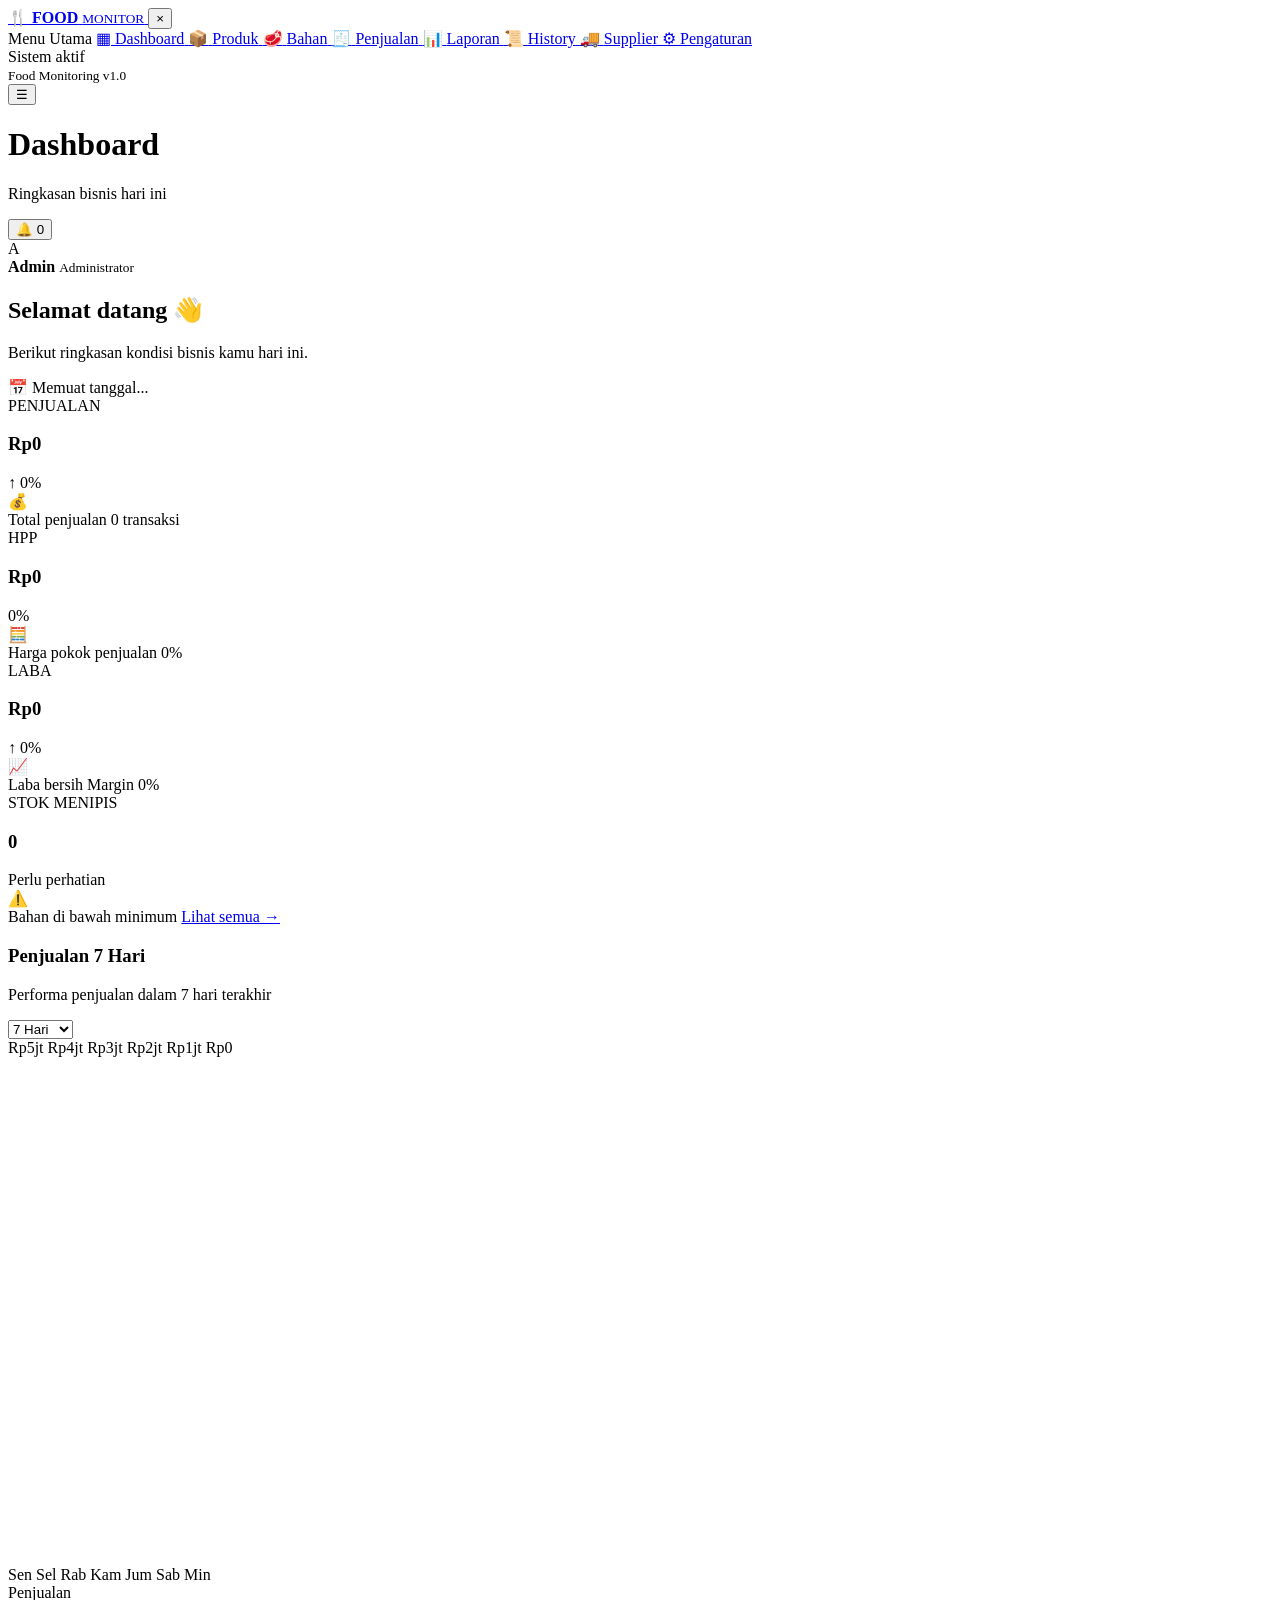
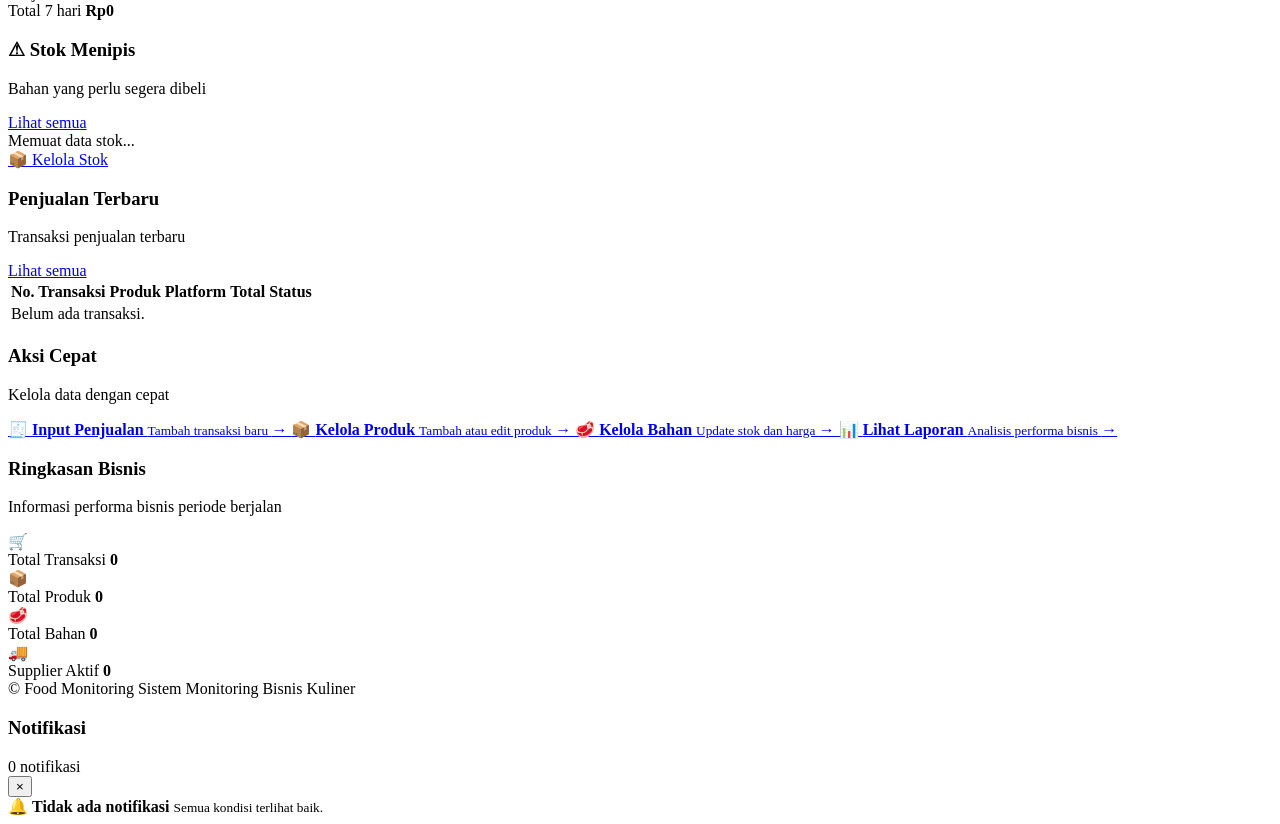
==== index.html @ bb022b9c "Create index.html" ====
<!DOCTYPE html>
<html lang="id">
<head>
    <meta charset="UTF-8">
    <meta name="viewport" content="width=device-width, initial-scale=1.0">

    <title>Food Monitoring - Dashboard</title>

    <meta
        name="description"
        content="Dashboard Food Monitoring untuk memantau penjualan, HPP, laba, stok, produk, bahan, dan laporan."
    >

    <link rel="stylesheet" href="css/style.css">
</head>

<body>

    <!-- =========================
         APP CONTAINER
    ========================== -->
    <div class="app">

        <!-- =========================
             SIDEBAR
        ========================== -->
        <aside class="sidebar" id="sidebar">

            <div class="sidebar-header">

                <a href="index.html" class="brand">
                    <span class="brand-icon">🍴</span>

                    <span class="brand-text">
                        <strong>FOOD</strong>
                        <small>MONITOR</small>
                    </span>
                </a>

                <button
                    type="button"
                    class="sidebar-close"
                    id="sidebarClose"
                    aria-label="Tutup menu"
                >
                    ×
                </button>

            </div>


            <!-- NAVIGATION -->
            <nav class="sidebar-nav">

                <div class="nav-section">
                    <span class="nav-section-title">Menu Utama</span>

                    <a href="index.html" class="nav-item active">
                        <span class="nav-icon">▦</span>
                        <span class="nav-text">Dashboard</span>
                    </a>

                    <a href="products.html" class="nav-item">
                        <span class="nav-icon">📦</span>
                        <span class="nav-text">Produk</span>
                    </a>

                    <a href="ingredients.html" class="nav-item">
                        <span class="nav-icon">🥩</span>
                        <span class="nav-text">Bahan</span>
                    </a>

                    <a href="sales.html" class="nav-item">
                        <span class="nav-icon">🧾</span>
                        <span class="nav-text">Penjualan</span>
                    </a>

                    <a href="reports.html" class="nav-item">
                        <span class="nav-icon">📊</span>
                        <span class="nav-text">Laporan</span>
                    </a>

                    <a href="#" class="nav-item" id="historyMenu">
                        <span class="nav-icon">📜</span>
                        <span class="nav-text">History</span>
                    </a>

                    <a href="#" class="nav-item" id="supplierMenu">
                        <span class="nav-icon">🚚</span>
                        <span class="nav-text">Supplier</span>
                    </a>

                    <a href="#" class="nav-item" id="settingsMenu">
                        <span class="nav-icon">⚙</span>
                        <span class="nav-text">Pengaturan</span>
                    </a>
                </div>

            </nav>


            <!-- SIDEBAR FOOTER -->
            <div class="sidebar-footer">

                <div class="system-status">
                    <span class="status-dot"></span>
                    <span>Sistem aktif</span>
                </div>

                <small>
                    Food Monitoring v1.0
                </small>

            </div>

        </aside>


        <!-- =========================
             SIDEBAR OVERLAY MOBILE
        ========================== -->
        <div
            class="sidebar-overlay"
            id="sidebarOverlay"
        ></div>


        <!-- =========================
             MAIN AREA
        ========================== -->
        <main class="main">

            <!-- =========================
                 TOPBAR
            ========================== -->
            <header class="topbar">

                <div class="topbar-left">

                    <button
                        type="button"
                        class="menu-toggle"
                        id="menuToggle"
                        aria-label="Buka menu"
                    >
                        ☰
                    </button>

                    <div class="page-title">

                        <h1>Dashboard</h1>

                        <p>
                            Ringkasan bisnis hari ini
                        </p>

                    </div>

                </div>


                <div class="topbar-right">

                    <!-- Notification -->
                    <button
                        type="button"
                        class="icon-button notification-button"
                        id="notificationButton"
                        aria-label="Notifikasi"
                    >
                        🔔
                        <span
                            class="notification-badge"
                            id="notificationBadge"
                        >
                            0
                        </span>
                    </button>


                    <!-- Admin -->
                    <div class="admin-profile">

                        <div class="admin-avatar">
                            A
                        </div>

                        <div class="admin-info">
                            <strong>Admin</strong>
                            <small>Administrator</small>
                        </div>

                    </div>

                </div>

            </header>


            <!-- =========================
                 PAGE CONTENT
            ========================== -->
            <div class="content">


                <!-- =========================
                     WELCOME
                ========================== -->
                <section class="welcome-section">

                    <div>
                        <h2>
                            Selamat datang 👋
                        </h2>

                        <p>
                            Berikut ringkasan kondisi bisnis kamu hari ini.
                        </p>
                    </div>

                    <div class="date-display">
                        <span>📅</span>
                        <span id="currentDate">
                            Memuat tanggal...
                        </span>
                    </div>

                </section>


                <!-- =========================
                     SUMMARY CARDS
                ========================== -->
                <section class="summary-grid">


                    <!-- PENJUALAN -->
                    <div class="summary-card sales-card">

                        <div class="summary-card-top">

                            <div>
                                <span class="summary-label">
                                    PENJUALAN
                                </span>

                                <h3 id="totalSales">
                                    Rp0
                                </h3>

                                <span
                                    class="summary-change positive"
                                    id="salesChange"
                                >
                                    ↑ 0%
                                </span>
                            </div>

                            <div class="summary-icon blue">
                                💰
                            </div>

                        </div>

                        <div class="summary-card-bottom">
                            <span>
                                Total penjualan
                            </span>

                            <span id="salesTransaction">
                                0 transaksi
                            </span>
                        </div>

                    </div>


                    <!-- HPP -->
                    <div class="summary-card hpp-card">

                        <div class="summary-card-top">

                            <div>
                                <span class="summary-label">
                                    HPP
                                </span>

                                <h3 id="totalHpp">
                                    Rp0
                                </h3>

                                <span
                                    class="summary-change neutral"
                                    id="hppChange"
                                >
                                    0%
                                </span>
                            </div>

                            <div class="summary-icon orange">
                                🧮
                            </div>

                        </div>

                        <div class="summary-card-bottom">

                            <span>
                                Harga pokok penjualan
                            </span>

                            <span id="hppPercentage">
                                0%
                            </span>

                        </div>

                    </div>


                    <!-- LABA -->
                    <div class="summary-card profit-card">

                        <div class="summary-card-top">

                            <div>
                                <span class="summary-label">
                                    LABA
                                </span>

                                <h3 id="totalProfit">
                                    Rp0
                                </h3>

                                <span
                                    class="summary-change positive"
                                    id="profitChange"
                                >
                                    ↑ 0%
                                </span>
                            </div>

                            <div class="summary-icon dark">
                                📈
                            </div>

                        </div>

                        <div class="summary-card-bottom">

                            <span>
                                Laba bersih
                            </span>

                            <span id="profitMargin">
                                Margin 0%
                            </span>

                        </div>

                    </div>


                    <!-- STOK -->
                    <div class="summary-card stock-card">

                        <div class="summary-card-top">

                            <div>
                                <span class="summary-label">
                                    STOK MENIPIS
                                </span>

                                <h3 id="lowStockCount">
                                    0
                                </h3>

                                <span
                                    class="summary-change warning"
                                >
                                    Perlu perhatian
                                </span>
                            </div>

                            <div class="summary-icon red">
                                ⚠️
                            </div>

                        </div>

                        <div class="summary-card-bottom">

                            <span>
                                Bahan di bawah minimum
                            </span>

                            <a
                                href="ingredients.html"
                                class="card-link"
                            >
                                Lihat semua →
                            </a>

                        </div>

                    </div>

                </section>


                <!-- =========================
                     MAIN DASHBOARD GRID
                ========================== -->
                <section class="dashboard-grid">


                    <!-- =========================
                         SALES CHART
                    ========================== -->
                    <div class="dashboard-card chart-card">

                        <div class="card-header">

                            <div>
                                <h3>
                                    Penjualan 7 Hari
                                </h3>

                                <p>
                                    Performa penjualan dalam 7 hari terakhir
                                </p>
                            </div>

                            <div class="chart-actions">

                                <select
                                    id="chartPeriod"
                                    class="select-control"
                                >
                                    <option value="7">
                                        7 Hari
                                    </option>

                                    <option value="14">
                                        14 Hari
                                    </option>

                                    <option value="30">
                                        30 Hari
                                    </option>
                                </select>

                            </div>

                        </div>


                        <!-- Chart -->
                        <div class="chart-container">

                            <div
                                class="chart-y-axis"
                                id="chartYAxis"
                            >
                                <span>Rp5jt</span>
                                <span>Rp4jt</span>
                                <span>Rp3jt</span>
                                <span>Rp2jt</span>
                                <span>Rp1jt</span>
                                <span>Rp0</span>
                            </div>

                            <div class="chart-area">

                                <div class="chart-grid-lines">
                                    <span></span>
                                    <span></span>
                                    <span></span>
                                    <span></span>
                                    <span></span>
                                    <span></span>
                                </div>

                                <svg
                                    class="sales-chart"
                                    id="salesChart"
                                    viewBox="0 0 700 280"
                                    preserveAspectRatio="none"
                                    aria-label="Grafik penjualan 7 hari"
                                >
                                    <defs>

                                        <linearGradient
                                            id="chartGradient"
                                            x1="0"
                                            x2="0"
                                            y1="0"
                                            y2="1"
                                        >
                                            <stop
                                                offset="0%"
                                                stop-color="#2563eb"
                                                stop-opacity="0.28"
                                            />

                                            <stop
                                                offset="100%"
                                                stop-color="#2563eb"
                                                stop-opacity="0"
                                            />
                                        </linearGradient>

                                    </defs>

                                    <path
                                        id="chartAreaPath"
                                        d=""
                                        fill="url(#chartGradient)"
                                    ></path>

                                    <path
                                        id="chartLinePath"
                                        d=""
                                        fill="none"
                                        stroke="#2563eb"
                                        stroke-width="4"
                                        stroke-linecap="round"
                                        stroke-linejoin="round"
                                    ></path>

                                    <g
                                        id="chartPoints"
                                    ></g>

                                </svg>

                                <div
                                    class="chart-x-axis"
                                    id="chartXAxis"
                                >
                                    <span>Sen</span>
                                    <span>Sel</span>
                                    <span>Rab</span>
                                    <span>Kam</span>
                                    <span>Jum</span>
                                    <span>Sab</span>
                                    <span>Min</span>
                                </div>

                            </div>

                        </div>


                        <!-- Chart Footer -->
                        <div class="chart-footer">

                            <div class="chart-legend">

                                <span class="legend-item">
                                    <span class="legend-dot blue"></span>
                                    Penjualan
                                </span>

                            </div>

                            <div class="chart-total">

                                <span>
                                    Total 7 hari
                                </span>

                                <strong id="chartTotal">
                                    Rp0
                                </strong>

                            </div>

                        </div>

                    </div>


                    <!-- =========================
                         LOW STOCK
                    ========================== -->
                    <div class="dashboard-card stock-alert-card">

                        <div class="card-header">

                            <div>
                                <h3>
                                    ⚠ Stok Menipis
                                </h3>

                                <p>
                                    Bahan yang perlu segera dibeli
                                </p>
                            </div>

                            <a
                                href="ingredients.html"
                                class="view-all-link"
                            >
                                Lihat semua
                            </a>

                        </div>


                        <div
                            class="stock-list"
                            id="lowStockList"
                        >

                            <!-- Default loading state -->
                            <div class="loading-state">
                                <div class="loading-spinner"></div>
                                <span>
                                    Memuat data stok...
                                </span>
                            </div>

                        </div>


                        <div class="stock-card-footer">

                            <a
                                href="ingredients.html"
                                class="primary-button full-width"
                            >
                                📦 Kelola Stok
                            </a>

                        </div>

                    </div>

                </section>


                <!-- =========================
                     SECOND DASHBOARD ROW
                ========================== -->
                <section class="dashboard-grid secondary-grid">


                    <!-- =========================
                         RECENT SALES
                    ========================== -->
                    <div class="dashboard-card recent-sales-card">

                        <div class="card-header">

                            <div>
                                <h3>
                                    Penjualan Terbaru
                                </h3>

                                <p>
                                    Transaksi penjualan terbaru
                                </p>
                            </div>

                            <a
                                href="sales.html"
                                class="view-all-link"
                            >
                                Lihat semua
                            </a>

                        </div>


                        <div class="table-wrapper">

                            <table class="data-table">

                                <thead>
                                    <tr>
                                        <th>No. Transaksi</th>
                                        <th>Produk</th>
                                        <th>Platform</th>
                                        <th>Total</th>
                                        <th>Status</th>
                                    </tr>
                                </thead>

                                <tbody id="recentSalesTable">

                                    <tr>
                                        <td colspan="5">
                                            <div class="empty-state">
                                                Belum ada transaksi.
                                            </div>
                                        </td>
                                    </tr>

                                </tbody>

                            </table>

                        </div>

                    </div>


                    <!-- =========================
                         QUICK ACTION
                    ========================== -->
                    <div class="dashboard-card quick-action-card">

                        <div class="card-header">

                            <div>
                                <h3>
                                    Aksi Cepat
                                </h3>

                                <p>
                                    Kelola data dengan cepat
                                </p>
                            </div>

                        </div>


                        <div class="quick-actions">

                            <a
                                href="sales.html"
                                class="quick-action"
                            >
                                <span class="quick-action-icon blue">
                                    🧾
                                </span>

                                <span>
                                    <strong>
                                        Input Penjualan
                                    </strong>

                                    <small>
                                        Tambah transaksi baru
                                    </small>
                                </span>

                                <span class="arrow">
                                    →
                                </span>
                            </a>


                            <a
                                href="products.html"
                                class="quick-action"
                            >
                                <span class="quick-action-icon purple">
                                    📦
                                </span>

                                <span>
                                    <strong>
                                        Kelola Produk
                                    </strong>

                                    <small>
                                        Tambah atau edit produk
                                    </small>
                                </span>

                                <span class="arrow">
                                    →
                                </span>
                            </a>


                            <a
                                href="ingredients.html"
                                class="quick-action"
                            >
                                <span class="quick-action-icon orange">
                                    🥩
                                </span>

                                <span>
                                    <strong>
                                        Kelola Bahan
                                    </strong>

                                    <small>
                                        Update stok dan harga
                                    </small>
                                </span>

                                <span class="arrow">
                                    →
                                </span>
                            </a>


                            <a
                                href="reports.html"
                                class="quick-action"
                            >
                                <span class="quick-action-icon green">
                                    📊
                                </span>

                                <span>
                                    <strong>
                                        Lihat Laporan
                                    </strong>

                                    <small>
                                        Analisis performa bisnis
                                    </small>
                                </span>

                                <span class="arrow">
                                    →
                                </span>
                            </a>

                        </div>

                    </div>

                </section>


                <!-- =========================
                     BUSINESS SUMMARY
                ========================== -->
                <section class="dashboard-card business-summary-card">

                    <div class="card-header">

                        <div>
                            <h3>
                                Ringkasan Bisnis
                            </h3>

                            <p>
                                Informasi performa bisnis periode berjalan
                            </p>
                        </div>

                    </div>


                    <div class="business-summary-grid">

                        <div class="business-stat">

                            <span class="business-stat-icon">
                                🛒
                            </span>

                            <div>
                                <span>
                                    Total Transaksi
                                </span>

                                <strong id="totalTransactions">
                                    0
                                </strong>
                            </div>

                        </div>


                        <div class="business-stat">

                            <span class="business-stat-icon">
                                📦
                            </span>

                            <div>
                                <span>
                                    Total Produk
                                </span>

                                <strong id="totalProducts">
                                    0
                                </strong>
                            </div>

                        </div>


                        <div class="business-stat">

                            <span class="business-stat-icon">
                                🥩
                            </span>

                            <div>
                                <span>
                                    Total Bahan
                                </span>

                                <strong id="totalIngredients">
                                    0
                                </strong>
                            </div>

                        </div>


                        <div class="business-stat">

                            <span class="business-stat-icon">
                                🚚
                            </span>

                            <div>
                                <span>
                                    Supplier Aktif
                                </span>

                                <strong id="totalSuppliers">
                                    0
                                </strong>
                            </div>

                        </div>

                    </div>

                </section>


            </div>


            <!-- =========================
                 FOOTER
            ========================== -->
            <footer class="footer">

                <span>
                    © <span id="currentYear"></span>
                    Food Monitoring
                </span>

                <span>
                    Sistem Monitoring Bisnis Kuliner
                </span>

            </footer>

        </main>

    </div>


    <!-- =========================
         NOTIFICATION PANEL
    ========================== -->
    <div
        class="notification-panel"
        id="notificationPanel"
        aria-hidden="true"
    >

        <div class="notification-header">

            <div>
                <h3>
                    Notifikasi
                </h3>

                <span id="notificationCount">
                    0 notifikasi
                </span>
            </div>

            <button
                type="button"
                id="closeNotification"
                class="panel-close"
                aria-label="Tutup notifikasi"
            >
                ×
            </button>

        </div>


        <div
            class="notification-list"
            id="notificationList"
        >

            <div class="empty-notification">
                <span>🔔</span>

                <strong>
                    Tidak ada notifikasi
                </strong>

                <small>
                    Semua kondisi terlihat baik.
                </small>
            </div>

        </div>

    </div>


    <!-- =========================
         TOAST
    ========================== -->
    <div
        class="toast-container"
        id="toastContainer"
        aria-live="polite"
    ></div>


    <!-- =========================
         JAVASCRIPT
    ========================== -->
    <script src="js/dashboard.js"></script>

</body>
</html>
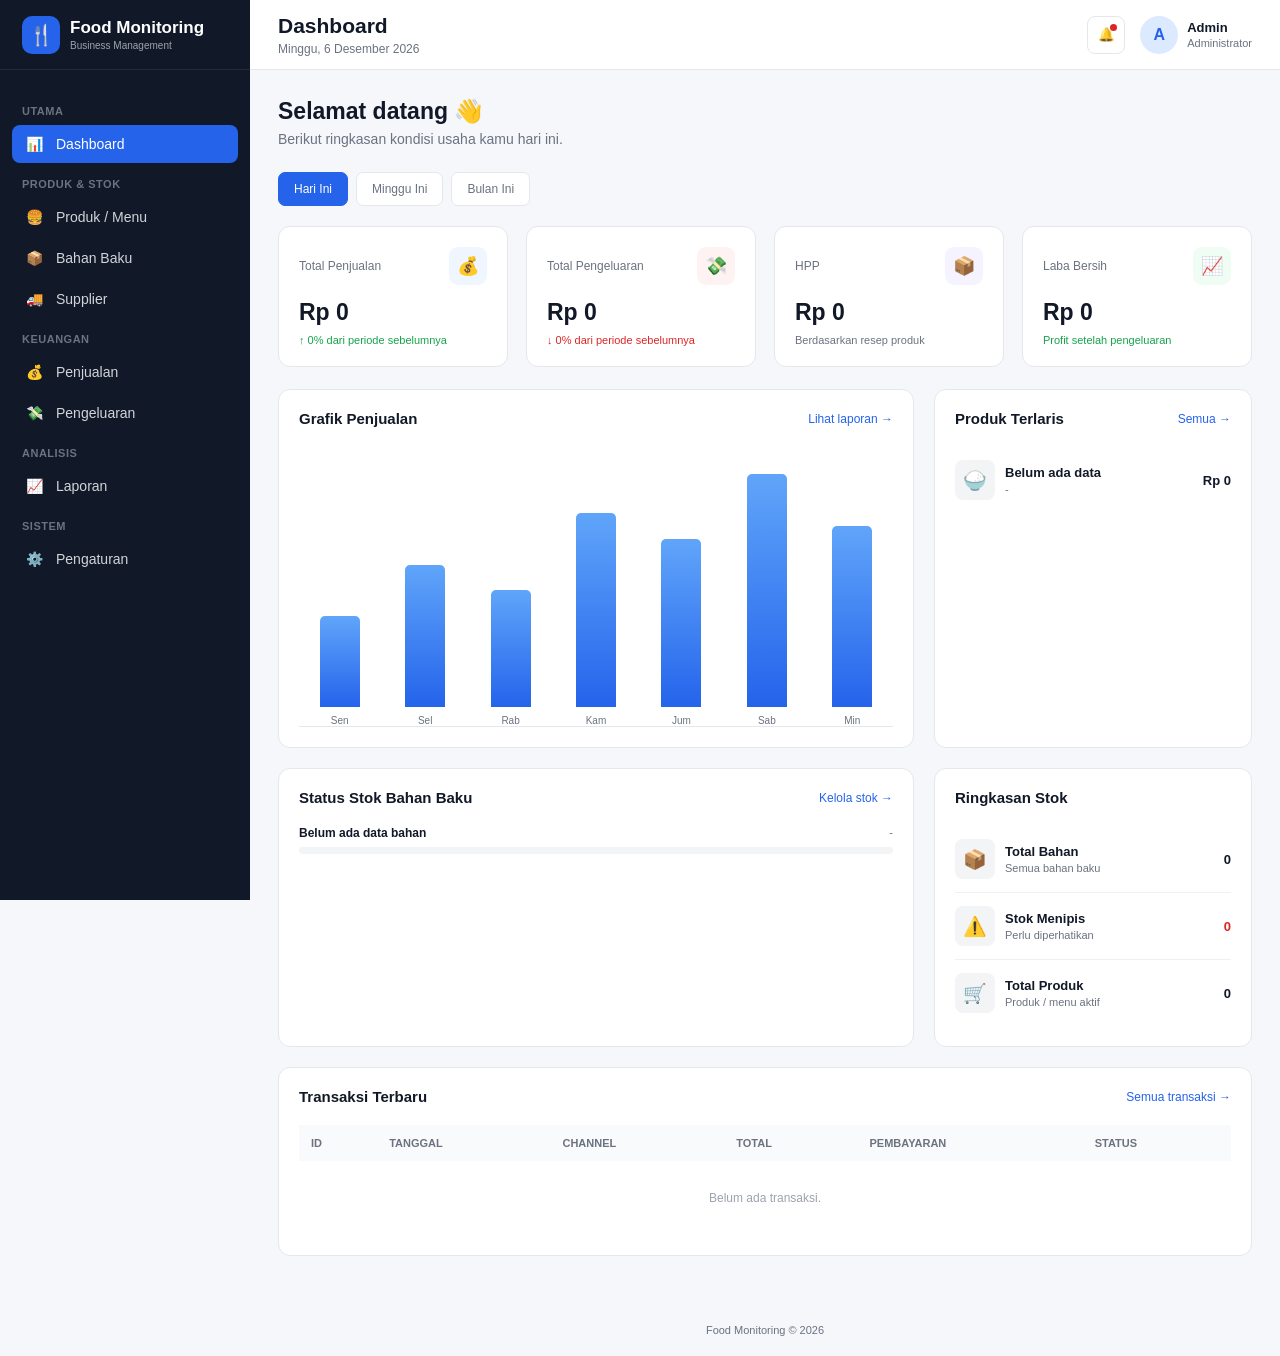
==== commit 1aeb85b8: "Update index.html" ====
--- a/index.html
+++ b/index.html
@@ -6,1025 +6,1635 @@
 
     <title>Food Monitoring - Dashboard</title>
 
-    <meta
-        name="description"
-        content="Dashboard Food Monitoring untuk memantau penjualan, HPP, laba, stok, produk, bahan, dan laporan."
-    >
-
-    <link rel="stylesheet" href="css/style.css">
+    <style>
+        * {
+            margin: 0;
+            padding: 0;
+            box-sizing: border-box;
+        }
+
+        :root {
+            --primary: #2563eb;
+            --primary-dark: #1d4ed8;
+            --success: #16a34a;
+            --danger: #dc2626;
+            --warning: #d97706;
+            --purple: #7c3aed;
+
+            --bg: #f5f7fb;
+            --card: #ffffff;
+            --text: #111827;
+            --muted: #6b7280;
+            --border: #e5e7eb;
+
+            --sidebar: #111827;
+            --sidebar-hover: #1f2937;
+        }
+
+        body {
+            font-family: Arial, Helvetica, sans-serif;
+            background: var(--bg);
+            color: var(--text);
+        }
+
+        /* =========================
+           LAYOUT
+        ========================= */
+
+        .app {
+            display: flex;
+            min-height: 100vh;
+        }
+
+        /* =========================
+           SIDEBAR
+        ========================= */
+
+        .sidebar {
+            width: 250px;
+            background: var(--sidebar);
+            color: white;
+            position: fixed;
+            top: 0;
+            bottom: 0;
+            left: 0;
+            z-index: 1000;
+            overflow-y: auto;
+        }
+
+        .logo {
+            height: 70px;
+            display: flex;
+            align-items: center;
+            padding: 0 22px;
+            border-bottom: 1px solid rgba(255,255,255,.08);
+        }
+
+        .logo-icon {
+            width: 38px;
+            height: 38px;
+            background: var(--primary);
+            border-radius: 10px;
+            display: flex;
+            align-items: center;
+            justify-content: center;
+            font-size: 20px;
+            margin-right: 10px;
+        }
+
+        .logo-text {
+            font-size: 17px;
+            font-weight: bold;
+        }
+
+        .logo-subtitle {
+            font-size: 10px;
+            color: #9ca3af;
+            margin-top: 2px;
+        }
+
+        .menu {
+            padding: 20px 12px;
+        }
+
+        .menu-title {
+            font-size: 11px;
+            color: #6b7280;
+            text-transform: uppercase;
+            margin: 15px 10px 8px;
+            font-weight: bold;
+            letter-spacing: .5px;
+        }
+
+        .menu a {
+            display: flex;
+            align-items: center;
+            gap: 12px;
+            text-decoration: none;
+            color: #d1d5db;
+            padding: 11px 12px;
+            border-radius: 8px;
+            margin-bottom: 3px;
+            font-size: 14px;
+            transition: .2s;
+        }
+
+        .menu a:hover {
+            background: var(--sidebar-hover);
+            color: white;
+        }
+
+        .menu a.active {
+            background: var(--primary);
+            color: white;
+        }
+
+        .menu-icon {
+            width: 20px;
+            text-align: center;
+        }
+
+        /* =========================
+           MAIN
+        ========================= */
+
+        .main {
+            margin-left: 250px;
+            width: calc(100% - 250px);
+            min-height: 100vh;
+        }
+
+        /* =========================
+           TOPBAR
+        ========================= */
+
+        .topbar {
+            height: 70px;
+            background: white;
+            border-bottom: 1px solid var(--border);
+            display: flex;
+            align-items: center;
+            justify-content: space-between;
+            padding: 0 28px;
+            position: sticky;
+            top: 0;
+            z-index: 500;
+        }
+
+        .page-title {
+            font-size: 21px;
+            font-weight: bold;
+        }
+
+        .page-date {
+            color: var(--muted);
+            font-size: 12px;
+            margin-top: 4px;
+        }
+
+        .topbar-right {
+            display: flex;
+            align-items: center;
+            gap: 15px;
+        }
+
+        .notification {
+            width: 38px;
+            height: 38px;
+            border: 1px solid var(--border);
+            border-radius: 8px;
+            background: white;
+            cursor: pointer;
+            position: relative;
+        }
+
+        .notification-dot {
+            width: 7px;
+            height: 7px;
+            background: var(--danger);
+            border-radius: 50%;
+            position: absolute;
+            right: 7px;
+            top: 7px;
+        }
+
+        .profile {
+            display: flex;
+            align-items: center;
+            gap: 9px;
+        }
+
+        .avatar {
+            width: 38px;
+            height: 38px;
+            background: #dbeafe;
+            color: var(--primary);
+            border-radius: 50%;
+            display: flex;
+            align-items: center;
+            justify-content: center;
+            font-weight: bold;
+        }
+
+        .profile-name {
+            font-size: 13px;
+            font-weight: bold;
+        }
+
+        .profile-role {
+            font-size: 11px;
+            color: var(--muted);
+            margin-top: 2px;
+        }
+
+        /* =========================
+           CONTENT
+        ========================= */
+
+        .content {
+            padding: 28px;
+        }
+
+        .welcome {
+            margin-bottom: 25px;
+        }
+
+        .welcome h2 {
+            font-size: 23px;
+            margin-bottom: 6px;
+        }
+
+        .welcome p {
+            color: var(--muted);
+            font-size: 14px;
+        }
+
+        /* =========================
+           FILTER
+        ========================= */
+
+        .toolbar {
+            display: flex;
+            justify-content: space-between;
+            align-items: center;
+            margin-bottom: 20px;
+        }
+
+        .filter-group {
+            display: flex;
+            gap: 8px;
+        }
+
+        .filter-btn {
+            border: 1px solid var(--border);
+            background: white;
+            color: var(--muted);
+            padding: 9px 15px;
+            border-radius: 7px;
+            cursor: pointer;
+            font-size: 12px;
+        }
+
+        .filter-btn:hover,
+        .filter-btn.active {
+            background: var(--primary);
+            border-color: var(--primary);
+            color: white;
+        }
+
+        /* =========================
+           STAT CARDS
+        ========================= */
+
+        .stats {
+            display: grid;
+            grid-template-columns: repeat(4, 1fr);
+            gap: 18px;
+            margin-bottom: 22px;
+        }
+
+        .stat-card {
+            background: var(--card);
+            border: 1px solid var(--border);
+            border-radius: 12px;
+            padding: 20px;
+        }
+
+        .stat-top {
+            display: flex;
+            justify-content: space-between;
+            align-items: center;
+            margin-bottom: 14px;
+        }
+
+        .stat-label {
+            color: var(--muted);
+            font-size: 12px;
+        }
+
+        .stat-icon {
+            width: 38px;
+            height: 38px;
+            border-radius: 9px;
+            display: flex;
+            align-items: center;
+            justify-content: center;
+            font-size: 18px;
+        }
+
+        .blue {
+            background: #eff6ff;
+        }
+
+        .green {
+            background: #f0fdf4;
+        }
+
+        .red {
+            background: #fef2f2;
+        }
+
+        .purple {
+            background: #f5f3ff;
+        }
+
+        .stat-value {
+            font-size: 23px;
+            font-weight: bold;
+            margin-bottom: 8px;
+        }
+
+        .stat-change {
+            font-size: 11px;
+        }
+
+        .positive {
+            color: var(--success);
+        }
+
+        .negative {
+            color: var(--danger);
+        }
+
+        .neutral {
+            color: var(--muted);
+        }
+
+        /* =========================
+           GRID
+        ========================= */
+
+        .dashboard-grid {
+            display: grid;
+            grid-template-columns: 2fr 1fr;
+            gap: 20px;
+            margin-bottom: 20px;
+        }
+
+        .card {
+            background: white;
+            border: 1px solid var(--border);
+            border-radius: 12px;
+            padding: 20px;
+        }
+
+        .card-header {
+            display: flex;
+            align-items: center;
+            justify-content: space-between;
+            margin-bottom: 20px;
+        }
+
+        .card-title {
+            font-size: 15px;
+            font-weight: bold;
+        }
+
+        .card-action {
+            font-size: 12px;
+            color: var(--primary);
+            text-decoration: none;
+        }
+
+        /* =========================
+           CHART
+        ========================= */
+
+        .chart {
+            height: 280px;
+            display: flex;
+            align-items: flex-end;
+            gap: 14px;
+            padding: 20px 5px 0;
+            border-bottom: 1px solid var(--border);
+        }
+
+        .chart-column {
+            flex: 1;
+            height: 100%;
+            display: flex;
+            flex-direction: column;
+            justify-content: flex-end;
+            align-items: center;
+            gap: 8px;
+        }
+
+        .bar {
+            width: 75%;
+            max-width: 40px;
+            background: linear-gradient(
+                to top,
+                var(--primary),
+                #60a5fa
+            );
+            border-radius: 5px 5px 0 0;
+            min-height: 5px;
+        }
+
+        .chart-label {
+            font-size: 10px;
+            color: var(--muted);
+        }
+
+        /* =========================
+           PRODUCT LIST
+        ========================= */
+
+        .product-item {
+            display: flex;
+            justify-content: space-between;
+            align-items: center;
+            padding: 13px 0;
+            border-bottom: 1px solid #f0f0f0;
+        }
+
+        .product-item:last-child {
+            border-bottom: none;
+        }
+
+        .product-info {
+            display: flex;
+            align-items: center;
+            gap: 10px;
+        }
+
+        .product-image {
+            width: 40px;
+            height: 40px;
+            background: #f3f4f6;
+            border-radius: 8px;
+            display: flex;
+            align-items: center;
+            justify-content: center;
+            font-size: 19px;
+        }
+
+        .product-name {
+            font-size: 13px;
+            font-weight: bold;
+        }
+
+        .product-qty {
+            font-size: 11px;
+            color: var(--muted);
+            margin-top: 3px;
+        }
+
+        .product-sales {
+            text-align: right;
+            font-size: 13px;
+            font-weight: bold;
+        }
+
+        /* =========================
+           TABLE
+        ========================= */
+
+        .table-card {
+            margin-bottom: 20px;
+        }
+
+        .table-wrapper {
+            overflow-x: auto;
+        }
+
+        table {
+            width: 100%;
+            border-collapse: collapse;
+        }
+
+        th {
+            text-align: left;
+            font-size: 11px;
+            color: var(--muted);
+            background: #f9fafb;
+            padding: 12px;
+            font-weight: bold;
+            white-space: nowrap;
+        }
+
+        td {
+            padding: 13px 12px;
+            border-bottom: 1px solid #f0f0f0;
+            font-size: 12px;
+            white-space: nowrap;
+        }
+
+        tr:last-child td {
+            border-bottom: none;
+        }
+
+        .status {
+            display: inline-block;
+            padding: 5px 9px;
+            border-radius: 20px;
+            font-size: 10px;
+            font-weight: bold;
+        }
+
+        .status-success {
+            background: #dcfce7;
+            color: #15803d;
+        }
+
+        .status-warning {
+            background: #fef3c7;
+            color: #b45309;
+        }
+
+        .status-danger {
+            background: #fee2e2;
+            color: #b91c1c;
+        }
+
+        /* =========================
+           STOCK
+        ========================= */
+
+        .stock-item {
+            margin-bottom: 18px;
+        }
+
+        .stock-head {
+            display: flex;
+            justify-content: space-between;
+            margin-bottom: 7px;
+        }
+
+        .stock-name {
+            font-size: 12px;
+            font-weight: bold;
+        }
+
+        .stock-value {
+            font-size: 11px;
+            color: var(--muted);
+        }
+
+        .progress {
+            width: 100%;
+            height: 7px;
+            background: #f3f4f6;
+            border-radius: 10px;
+            overflow: hidden;
+        }
+
+        .progress-bar {
+            height: 100%;
+            border-radius: 10px;
+        }
+
+        .progress-green {
+            background: var(--success);
+        }
+
+        .progress-yellow {
+            background: #f59e0b;
+        }
+
+        .progress-red {
+            background: var(--danger);
+        }
+
+        /* =========================
+           FOOTER
+        ========================= */
+
+        footer {
+            text-align: center;
+            color: var(--muted);
+            font-size: 11px;
+            padding: 20px;
+        }
+
+        /* =========================
+           MOBILE
+        ========================= */
+
+        .mobile-menu {
+            display: none;
+            border: none;
+            background: none;
+            font-size: 22px;
+            cursor: pointer;
+        }
+
+        @media (max-width: 1100px) {
+
+            .stats {
+                grid-template-columns: repeat(2, 1fr);
+            }
+
+            .dashboard-grid {
+                grid-template-columns: 1fr;
+            }
+        }
+
+        @media (max-width: 768px) {
+
+            .sidebar {
+                transform: translateX(-100%);
+                transition: .25s;
+            }
+
+            .sidebar.show {
+                transform: translateX(0);
+            }
+
+            .main {
+                margin-left: 0;
+                width: 100%;
+            }
+
+            .mobile-menu {
+                display: block;
+                margin-right: 10px;
+            }
+
+            .topbar {
+                padding: 0 15px;
+            }
+
+            .content {
+                padding: 18px;
+            }
+
+            .stats {
+                grid-template-columns: 1fr;
+            }
+
+            .profile-info {
+                display: none;
+            }
+
+            .toolbar {
+                flex-direction: column;
+                align-items: flex-start;
+                gap: 12px;
+            }
+
+            .filter-group {
+                width: 100%;
+                overflow-x: auto;
+            }
+
+            .filter-btn {
+                white-space: nowrap;
+            }
+        }
+    </style>
 </head>
 
 <body>
 
+<div class="app">
+
     <!-- =========================
-         APP CONTAINER
+         SIDEBAR
     ========================== -->
-    <div class="app">
-
-        <!-- =========================
-             SIDEBAR
-        ========================== -->
-        <aside class="sidebar" id="sidebar">
-
-            <div class="sidebar-header">
-
-                <a href="index.html" class="brand">
-                    <span class="brand-icon">🍴</span>
-
-                    <span class="brand-text">
-                        <strong>FOOD</strong>
-                        <small>MONITOR</small>
-                    </span>
-                </a>
+
+    <aside class="sidebar" id="sidebar">
+
+        <div class="logo">
+
+            <div class="logo-icon">
+                🍴
+            </div>
+
+            <div>
+                <div class="logo-text">
+                    Food Monitoring
+                </div>
+
+                <div class="logo-subtitle">
+                    Business Management
+                </div>
+            </div>
+
+        </div>
+
+        <nav class="menu">
+
+            <div class="menu-title">
+                Utama
+            </div>
+
+            <a href="index.html" class="active">
+                <span class="menu-icon">📊</span>
+                Dashboard
+            </a>
+
+            <div class="menu-title">
+                Produk & Stok
+            </div>
+
+            <a href="products.html">
+                <span class="menu-icon">🍔</span>
+                Produk / Menu
+            </a>
+
+            <a href="ingredients.html">
+                <span class="menu-icon">📦</span>
+                Bahan Baku
+            </a>
+
+            <a href="suppliers.html">
+                <span class="menu-icon">🚚</span>
+                Supplier
+            </a>
+
+            <div class="menu-title">
+                Keuangan
+            </div>
+
+            <a href="sales.html">
+                <span class="menu-icon">💰</span>
+                Penjualan
+            </a>
+
+            <a href="expenses.html">
+                <span class="menu-icon">💸</span>
+                Pengeluaran
+            </a>
+
+            <div class="menu-title">
+                Analisis
+            </div>
+
+            <a href="reports.html">
+                <span class="menu-icon">📈</span>
+                Laporan
+            </a>
+
+            <div class="menu-title">
+                Sistem
+            </div>
+
+            <a href="settings.html">
+                <span class="menu-icon">⚙️</span>
+                Pengaturan
+            </a>
+
+        </nav>
+
+    </aside>
+
+
+    <!-- =========================
+         MAIN
+    ========================== -->
+
+    <main class="main">
+
+        <!-- TOPBAR -->
+
+        <header class="topbar">
+
+            <div style="display:flex;align-items:center;">
 
                 <button
-                    type="button"
-                    class="sidebar-close"
-                    id="sidebarClose"
-                    aria-label="Tutup menu"
+                    class="mobile-menu"
+                    onclick="toggleSidebar()"
                 >
-                    ×
+                    ☰
                 </button>
 
+                <div>
+
+                    <div class="page-title">
+                        Dashboard
+                    </div>
+
+                    <div
+                        class="page-date"
+                        id="currentDate"
+                    >
+                        Memuat tanggal...
+                    </div>
+
+                </div>
+
             </div>
 
 
-            <!-- NAVIGATION -->
-            <nav class="sidebar-nav">
-
-                <div class="nav-section">
-                    <span class="nav-section-title">Menu Utama</span>
-
-                    <a href="index.html" class="nav-item active">
-                        <span class="nav-icon">▦</span>
-                        <span class="nav-text">Dashboard</span>
-                    </a>
-
-                    <a href="products.html" class="nav-item">
-                        <span class="nav-icon">📦</span>
-                        <span class="nav-text">Produk</span>
-                    </a>
-
-                    <a href="ingredients.html" class="nav-item">
-                        <span class="nav-icon">🥩</span>
-                        <span class="nav-text">Bahan</span>
-                    </a>
-
-                    <a href="sales.html" class="nav-item">
-                        <span class="nav-icon">🧾</span>
-                        <span class="nav-text">Penjualan</span>
-                    </a>
-
-                    <a href="reports.html" class="nav-item">
-                        <span class="nav-icon">📊</span>
-                        <span class="nav-text">Laporan</span>
-                    </a>
-
-                    <a href="#" class="nav-item" id="historyMenu">
-                        <span class="nav-icon">📜</span>
-                        <span class="nav-text">History</span>
-                    </a>
-
-                    <a href="#" class="nav-item" id="supplierMenu">
-                        <span class="nav-icon">🚚</span>
-                        <span class="nav-text">Supplier</span>
-                    </a>
-
-                    <a href="#" class="nav-item" id="settingsMenu">
-                        <span class="nav-icon">⚙</span>
-                        <span class="nav-text">Pengaturan</span>
-                    </a>
+            <div class="topbar-right">
+
+                <button
+                    class="notification"
+                    title="Notifikasi"
+                >
+                    🔔
+                    <span class="notification-dot"></span>
+                </button>
+
+                <div class="profile">
+
+                    <div class="avatar">
+                        A
+                    </div>
+
+                    <div class="profile-info">
+
+                        <div class="profile-name">
+                            Admin
+                        </div>
+
+                        <div class="profile-role">
+                            Administrator
+                        </div>
+
+                    </div>
+
                 </div>
 
-            </nav>
-
-
-            <!-- SIDEBAR FOOTER -->
-            <div class="sidebar-footer">
-
-                <div class="system-status">
-                    <span class="status-dot"></span>
-                    <span>Sistem aktif</span>
+            </div>
+
+        </header>
+
+
+        <!-- CONTENT -->
+
+        <section class="content">
+
+            <!-- WELCOME -->
+
+            <div class="welcome">
+
+                <h2>
+                    Selamat datang 👋
+                </h2>
+
+                <p>
+                    Berikut ringkasan kondisi usaha kamu hari ini.
+                </p>
+
+            </div>
+
+
+            <!-- TOOLBAR -->
+
+            <div class="toolbar">
+
+                <div class="filter-group">
+
+                    <button
+                        class="filter-btn active"
+                        onclick="changePeriod('today', this)"
+                    >
+                        Hari Ini
+                    </button>
+
+                    <button
+                        class="filter-btn"
+                        onclick="changePeriod('week', this)"
+                    >
+                        Minggu Ini
+                    </button>
+
+                    <button
+                        class="filter-btn"
+                        onclick="changePeriod('month', this)"
+                    >
+                        Bulan Ini
+                    </button>
+
                 </div>
 
-                <small>
-                    Food Monitoring v1.0
-                </small>
-
             </div>
 
-        </aside>
-
-
-        <!-- =========================
-             SIDEBAR OVERLAY MOBILE
-        ========================== -->
-        <div
-            class="sidebar-overlay"
-            id="sidebarOverlay"
-        ></div>
-
-
-        <!-- =========================
-             MAIN AREA
-        ========================== -->
-        <main class="main">
-
-            <!-- =========================
-                 TOPBAR
-            ========================== -->
-            <header class="topbar">
-
-                <div class="topbar-left">
-
-                    <button
-                        type="button"
-                        class="menu-toggle"
-                        id="menuToggle"
-                        aria-label="Buka menu"
+
+            <!-- STATISTICS -->
+
+            <div class="stats">
+
+                <!-- OMZET -->
+
+                <div class="stat-card">
+
+                    <div class="stat-top">
+
+                        <span class="stat-label">
+                            Total Penjualan
+                        </span>
+
+                        <div class="stat-icon blue">
+                            💰
+                        </div>
+
+                    </div>
+
+                    <div
+                        class="stat-value"
+                        id="totalSales"
                     >
-                        ☰
-                    </button>
-
-                    <div class="page-title">
-
-                        <h1>Dashboard</h1>
-
-                        <p>
-                            Ringkasan bisnis hari ini
-                        </p>
-
+                        Rp 0
+                    </div>
+
+                    <div class="stat-change positive">
+                        ↑ 0% dari periode sebelumnya
                     </div>
 
                 </div>
 
 
-                <div class="topbar-right">
-
-                    <!-- Notification -->
-                    <button
-                        type="button"
-                        class="icon-button notification-button"
-                        id="notificationButton"
-                        aria-label="Notifikasi"
+                <!-- EXPENSE -->
+
+                <div class="stat-card">
+
+                    <div class="stat-top">
+
+                        <span class="stat-label">
+                            Total Pengeluaran
+                        </span>
+
+                        <div class="stat-icon red">
+                            💸
+                        </div>
+
+                    </div>
+
+                    <div
+                        class="stat-value"
+                        id="totalExpenses"
                     >
-                        🔔
-                        <span
-                            class="notification-badge"
-                            id="notificationBadge"
+                        Rp 0
+                    </div>
+
+                    <div class="stat-change negative">
+                        ↓ 0% dari periode sebelumnya
+                    </div>
+
+                </div>
+
+
+                <!-- HPP -->
+
+                <div class="stat-card">
+
+                    <div class="stat-top">
+
+                        <span class="stat-label">
+                            HPP
+                        </span>
+
+                        <div class="stat-icon purple">
+                            📦
+                        </div>
+
+                    </div>
+
+                    <div
+                        class="stat-value"
+                        id="totalHpp"
+                    >
+                        Rp 0
+                    </div>
+
+                    <div class="stat-change neutral">
+                        Berdasarkan resep produk
+                    </div>
+
+                </div>
+
+
+                <!-- PROFIT -->
+
+                <div class="stat-card">
+
+                    <div class="stat-top">
+
+                        <span class="stat-label">
+                            Laba Bersih
+                        </span>
+
+                        <div class="stat-icon green">
+                            📈
+                        </div>
+
+                    </div>
+
+                    <div
+                        class="stat-value"
+                        id="netProfit"
+                    >
+                        Rp 0
+                    </div>
+
+                    <div class="stat-change positive">
+                        Profit setelah pengeluaran
+                    </div>
+
+                </div>
+
+            </div>
+
+
+            <!-- CHART + TOP PRODUCTS -->
+
+            <div class="dashboard-grid">
+
+                <!-- SALES CHART -->
+
+                <div class="card">
+
+                    <div class="card-header">
+
+                        <div class="card-title">
+                            Grafik Penjualan
+                        </div>
+
+                        <a
+                            href="reports.html"
+                            class="card-action"
+                        >
+                            Lihat laporan →
+                        </a>
+
+                    </div>
+
+
+                    <div
+                        class="chart"
+                        id="salesChart"
+                    >
+
+                        <div class="chart-column">
+                            <div
+                                class="bar"
+                                style="height:35%"
+                            ></div>
+                            <span class="chart-label">Sen</span>
+                        </div>
+
+                        <div class="chart-column">
+                            <div
+                                class="bar"
+                                style="height:55%"
+                            ></div>
+                            <span class="chart-label">Sel</span>
+                        </div>
+
+                        <div class="chart-column">
+                            <div
+                                class="bar"
+                                style="height:45%"
+                            ></div>
+                            <span class="chart-label">Rab</span>
+                        </div>
+
+                        <div class="chart-column">
+                            <div
+                                class="bar"
+                                style="height:75%"
+                            ></div>
+                            <span class="chart-label">Kam</span>
+                        </div>
+
+                        <div class="chart-column">
+                            <div
+                                class="bar"
+                                style="height:65%"
+                            ></div>
+                            <span class="chart-label">Jum</span>
+                        </div>
+
+                        <div class="chart-column">
+                            <div
+                                class="bar"
+                                style="height:90%"
+                            ></div>
+                            <span class="chart-label">Sab</span>
+                        </div>
+
+                        <div class="chart-column">
+                            <div
+                                class="bar"
+                                style="height:70%"
+                            ></div>
+                            <span class="chart-label">Min</span>
+                        </div>
+
+                    </div>
+
+                </div>
+
+
+                <!-- TOP PRODUCTS -->
+
+                <div class="card">
+
+                    <div class="card-header">
+
+                        <div class="card-title">
+                            Produk Terlaris
+                        </div>
+
+                        <a
+                            href="products.html"
+                            class="card-action"
+                        >
+                            Semua →
+                        </a>
+
+                    </div>
+
+
+                    <div id="topProducts">
+
+                        <div class="product-item">
+
+                            <div class="product-info">
+
+                                <div class="product-image">
+                                    🍚
+                                </div>
+
+                                <div>
+
+                                    <div class="product-name">
+                                        Belum ada data
+                                    </div>
+
+                                    <div class="product-qty">
+                                        -
+                                    </div>
+
+                                </div>
+
+                            </div>
+
+                            <div class="product-sales">
+                                Rp 0
+                            </div>
+
+                        </div>
+
+                    </div>
+
+                </div>
+
+            </div>
+
+
+            <!-- STOCK + TRANSACTIONS -->
+
+            <div class="dashboard-grid">
+
+                <!-- STOCK -->
+
+                <div class="card">
+
+                    <div class="card-header">
+
+                        <div class="card-title">
+                            Status Stok Bahan Baku
+                        </div>
+
+                        <a
+                            href="ingredients.html"
+                            class="card-action"
+                        >
+                            Kelola stok →
+                        </a>
+
+                    </div>
+
+
+                    <div id="stockList">
+
+                        <div class="stock-item">
+
+                            <div class="stock-head">
+
+                                <span class="stock-name">
+                                    Belum ada data bahan
+                                </span>
+
+                                <span class="stock-value">
+                                    -
+                                </span>
+
+                            </div>
+
+                            <div class="progress">
+
+                                <div
+                                    class="progress-bar progress-green"
+                                    style="width:0%"
+                                ></div>
+
+                            </div>
+
+                        </div>
+
+                    </div>
+
+                </div>
+
+
+                <!-- QUICK INFO -->
+
+                <div class="card">
+
+                    <div class="card-header">
+
+                        <div class="card-title">
+                            Ringkasan Stok
+                        </div>
+
+                    </div>
+
+
+                    <div class="product-item">
+
+                        <div class="product-info">
+
+                            <div class="product-image">
+                                📦
+                            </div>
+
+                            <div>
+
+                                <div class="product-name">
+                                    Total Bahan
+                                </div>
+
+                                <div class="product-qty">
+                                    Semua bahan baku
+                                </div>
+
+                            </div>
+
+                        </div>
+
+                        <div
+                            class="product-sales"
+                            id="totalIngredients"
                         >
                             0
-                        </span>
-                    </button>
-
-
-                    <!-- Admin -->
-                    <div class="admin-profile">
-
-                        <div class="admin-avatar">
-                            A
-                        </div>
-
-                        <div class="admin-info">
-                            <strong>Admin</strong>
-                            <small>Administrator</small>
-                        </div>
-
-                    </div>
-
-                </div>
-
-            </header>
-
-
-            <!-- =========================
-                 PAGE CONTENT
-            ========================== -->
-            <div class="content">
-
-
-                <!-- =========================
-                     WELCOME
-                ========================== -->
-                <section class="welcome-section">
-
-                    <div>
-                        <h2>
-                            Selamat datang 👋
-                        </h2>
-
-                        <p>
-                            Berikut ringkasan kondisi bisnis kamu hari ini.
-                        </p>
-                    </div>
-
-                    <div class="date-display">
-                        <span>📅</span>
-                        <span id="currentDate">
-                            Memuat tanggal...
-                        </span>
-                    </div>
-
-                </section>
-
-
-                <!-- =========================
-                     SUMMARY CARDS
-                ========================== -->
-                <section class="summary-grid">
-
-
-                    <!-- PENJUALAN -->
-                    <div class="summary-card sales-card">
-
-                        <div class="summary-card-top">
-
-                            <div>
-                                <span class="summary-label">
-                                    PENJUALAN
-                                </span>
-
-                                <h3 id="totalSales">
-                                    Rp0
-                                </h3>
-
-                                <span
-                                    class="summary-change positive"
-                                    id="salesChange"
-                                >
-                                    ↑ 0%
-                                </span>
-                            </div>
-
-                            <div class="summary-icon blue">
-                                💰
-                            </div>
-
-                        </div>
-
-                        <div class="summary-card-bottom">
-                            <span>
-                                Total penjualan
-                            </span>
-
-                            <span id="salesTransaction">
-                                0 transaksi
-                            </span>
-                        </div>
-
-                    </div>
-
-
-                    <!-- HPP -->
-                    <div class="summary-card hpp-card">
-
-                        <div class="summary-card-top">
-
-                            <div>
-                                <span class="summary-label">
-                                    HPP
-                                </span>
-
-                                <h3 id="totalHpp">
-                                    Rp0
-                                </h3>
-
-                                <span
-                                    class="summary-change neutral"
-                                    id="hppChange"
-                                >
-                                    0%
-                                </span>
-                            </div>
-
-                            <div class="summary-icon orange">
-                                🧮
-                            </div>
-
-                        </div>
-
-                        <div class="summary-card-bottom">
-
-                            <span>
-                                Harga pokok penjualan
-                            </span>
-
-                            <span id="hppPercentage">
-                                0%
-                            </span>
-
-                        </div>
-
-                    </div>
-
-
-                    <!-- LABA -->
-                    <div class="summary-card profit-card">
-
-                        <div class="summary-card-top">
-
-                            <div>
-                                <span class="summary-label">
-                                    LABA
-                                </span>
-
-                                <h3 id="totalProfit">
-                                    Rp0
-                                </h3>
-
-                                <span
-                                    class="summary-change positive"
-                                    id="profitChange"
-                                >
-                                    ↑ 0%
-                                </span>
-                            </div>
-
-                            <div class="summary-icon dark">
-                                📈
-                            </div>
-
-                        </div>
-
-                        <div class="summary-card-bottom">
-
-                            <span>
-                                Laba bersih
-                            </span>
-
-                            <span id="profitMargin">
-                                Margin 0%
-                            </span>
-
-                        </div>
-
-                    </div>
-
-
-                    <!-- STOK -->
-                    <div class="summary-card stock-card">
-
-                        <div class="summary-card-top">
-
-                            <div>
-                                <span class="summary-label">
-                                    STOK MENIPIS
-                                </span>
-
-                                <h3 id="lowStockCount">
-                                    0
-                                </h3>
-
-                                <span
-                                    class="summary-change warning"
-                                >
-                                    Perlu perhatian
-                                </span>
-                            </div>
-
-                            <div class="summary-icon red">
+                        </div>
+
+                    </div>
+
+
+                    <div class="product-item">
+
+                        <div class="product-info">
+
+                            <div class="product-image">
                                 ⚠️
                             </div>
 
-                        </div>
-
-                        <div class="summary-card-bottom">
-
-                            <span>
-                                Bahan di bawah minimum
-                            </span>
-
-                            <a
-                                href="ingredients.html"
-                                class="card-link"
-                            >
-                                Lihat semua →
-                            </a>
-
-                        </div>
-
-                    </div>
-
-                </section>
-
-
-                <!-- =========================
-                     MAIN DASHBOARD GRID
-                ========================== -->
-                <section class="dashboard-grid">
-
-
-                    <!-- =========================
-                         SALES CHART
-                    ========================== -->
-                    <div class="dashboard-card chart-card">
-
-                        <div class="card-header">
-
                             <div>
-                                <h3>
-                                    Penjualan 7 Hari
-                                </h3>
-
-                                <p>
-                                    Performa penjualan dalam 7 hari terakhir
-                                </p>
+
+                                <div class="product-name">
+                                    Stok Menipis
+                                </div>
+
+                                <div class="product-qty">
+                                    Perlu diperhatikan
+                                </div>
+
                             </div>
 
-                            <div class="chart-actions">
-
-                                <select
-                                    id="chartPeriod"
-                                    class="select-control"
+                        </div>
+
+                        <div
+                            class="product-sales"
+                            id="lowStock"
+                            style="color:#dc2626;"
+                        >
+                            0
+                        </div>
+
+                    </div>
+
+
+                    <div class="product-item">
+
+                        <div class="product-info">
+
+                            <div class="product-image">
+                                🛒
+                            </div>
+
+                            <div>
+
+                                <div class="product-name">
+                                    Total Produk
+                                </div>
+
+                                <div class="product-qty">
+                                    Produk / menu aktif
+                                </div>
+
+                            </div>
+
+                        </div>
+
+                        <div
+                            class="product-sales"
+                            id="totalProducts"
+                        >
+                            0
+                        </div>
+
+                    </div>
+
+                </div>
+
+            </div>
+
+
+            <!-- TRANSACTIONS -->
+
+            <div class="card table-card">
+
+                <div class="card-header">
+
+                    <div class="card-title">
+                        Transaksi Terbaru
+                    </div>
+
+                    <a
+                        href="sales.html"
+                        class="card-action"
+                    >
+                        Semua transaksi →
+                    </a>
+
+                </div>
+
+
+                <div class="table-wrapper">
+
+                    <table>
+
+                        <thead>
+
+                            <tr>
+
+                                <th>
+                                    ID
+                                </th>
+
+                                <th>
+                                    TANGGAL
+                                </th>
+
+                                <th>
+                                    CHANNEL
+                                </th>
+
+                                <th>
+                                    TOTAL
+                                </th>
+
+                                <th>
+                                    PEMBAYARAN
+                                </th>
+
+                                <th>
+                                    STATUS
+                                </th>
+
+                            </tr>
+
+                        </thead>
+
+                        <tbody id="recentTransactions">
+
+                            <tr>
+
+                                <td colspan="6"
+                                    style="text-align:center;color:#9ca3af;padding:30px;"
                                 >
-                                    <option value="7">
-                                        7 Hari
-                                    </option>
-
-                                    <option value="14">
-                                        14 Hari
-                                    </option>
-
-                                    <option value="30">
-                                        30 Hari
-                                    </option>
-                                </select>
-
-                            </div>
-
-                        </div>
-
-
-                        <!-- Chart -->
-                        <div class="chart-container">
-
-                            <div
-                                class="chart-y-axis"
-                                id="chartYAxis"
-                            >
-                                <span>Rp5jt</span>
-                                <span>Rp4jt</span>
-                                <span>Rp3jt</span>
-                                <span>Rp2jt</span>
-                                <span>Rp1jt</span>
-                                <span>Rp0</span>
-                            </div>
-
-                            <div class="chart-area">
-
-                                <div class="chart-grid-lines">
-                                    <span></span>
-                                    <span></span>
-                                    <span></span>
-                                    <span></span>
-                                    <span></span>
-                                    <span></span>
-                                </div>
-
-                                <svg
-                                    class="sales-chart"
-                                    id="salesChart"
-                                    viewBox="0 0 700 280"
-                                    preserveAspectRatio="none"
-                                    aria-label="Grafik penjualan 7 hari"
-                                >
-                                    <defs>
-
-                                        <linearGradient
-                                            id="chartGradient"
-                                            x1="0"
-                                            x2="0"
-                                            y1="0"
-                                            y2="1"
-                                        >
-                                            <stop
-                                                offset="0%"
-                                                stop-color="#2563eb"
-                                                stop-opacity="0.28"
-                                            />
-
-                                            <stop
-                                                offset="100%"
-                                                stop-color="#2563eb"
-                                                stop-opacity="0"
-                                            />
-                                        </linearGradient>
-
-                                    </defs>
-
-                                    <path
-                                        id="chartAreaPath"
-                                        d=""
-                                        fill="url(#chartGradient)"
-                                    ></path>
-
-                                    <path
-                                        id="chartLinePath"
-                                        d=""
-                                        fill="none"
-                                        stroke="#2563eb"
-                                        stroke-width="4"
-                                        stroke-linecap="round"
-                                        stroke-linejoin="round"
-                                    ></path>
-
-                                    <g
-                                        id="chartPoints"
-                                    ></g>
-
-                                </svg>
-
-                                <div
-                                    class="chart-x-axis"
-                                    id="chartXAxis"
-                                >
-                                    <span>Sen</span>
-                                    <span>Sel</span>
-                                    <span>Rab</span>
-                                    <span>Kam</span>
-                                    <span>Jum</span>
-                                    <span>Sab</span>
-                                    <span>Min</span>
-                                </div>
-
-                            </div>
-
-                        </div>
-
-
-                        <!-- Chart Footer -->
-                        <div class="chart-footer">
-
-                            <div class="chart-legend">
-
-                                <span class="legend-item">
-                                    <span class="legend-dot blue"></span>
-                                    Penjualan
-                                </span>
-
-                            </div>
-
-                            <div class="chart-total">
-
-                                <span>
-                                    Total 7 hari
-                                </span>
-
-                                <strong id="chartTotal">
-                                    Rp0
-                                </strong>
-
-                            </div>
-
-                        </div>
-
-                    </div>
-
-
-                    <!-- =========================
-                         LOW STOCK
-                    ========================== -->
-                    <div class="dashboard-card stock-alert-card">
-
-                        <div class="card-header">
-
-                            <div>
-                                <h3>
-                                    ⚠ Stok Menipis
-                                </h3>
-
-                                <p>
-                                    Bahan yang perlu segera dibeli
-                                </p>
-                            </div>
-
-                            <a
-                                href="ingredients.html"
-                                class="view-all-link"
-                            >
-                                Lihat semua
-                            </a>
-
-                        </div>
-
-
-                        <div
-                            class="stock-list"
-                            id="lowStockList"
-                        >
-
-                            <!-- Default loading state -->
-                            <div class="loading-state">
-                                <div class="loading-spinner"></div>
-                                <span>
-                                    Memuat data stok...
-                                </span>
-                            </div>
-
-                        </div>
-
-
-                        <div class="stock-card-footer">
-
-                            <a
-                                href="ingredients.html"
-                                class="primary-button full-width"
-                            >
-                                📦 Kelola Stok
-                            </a>
-
-                        </div>
-
-                    </div>
-
-                </section>
-
-
-                <!-- =========================
-                     SECOND DASHBOARD ROW
-                ========================== -->
-                <section class="dashboard-grid secondary-grid">
-
-
-                    <!-- =========================
-                         RECENT SALES
-                    ========================== -->
-                    <div class="dashboard-card recent-sales-card">
-
-                        <div class="card-header">
-
-                            <div>
-                                <h3>
-                                    Penjualan Terbaru
-                                </h3>
-
-                                <p>
-                                    Transaksi penjualan terbaru
-                                </p>
-                            </div>
-
-                            <a
-                                href="sales.html"
-                                class="view-all-link"
-                            >
-                                Lihat semua
-                            </a>
-
-                        </div>
-
-
-                        <div class="table-wrapper">
-
-                            <table class="data-table">
-
-                                <thead>
-                                    <tr>
-                                        <th>No. Transaksi</th>
-                                        <th>Produk</th>
-                                        <th>Platform</th>
-                                        <th>Total</th>
-                                        <th>Status</th>
-                                    </tr>
-                                </thead>
-
-                                <tbody id="recentSalesTable">
-
-                                    <tr>
-                                        <td colspan="5">
-                                            <div class="empty-state">
-                                                Belum ada transaksi.
-                                            </div>
-                                        </td>
-                                    </tr>
-
-                                </tbody>
-
-                            </table>
-
-                        </div>
-
-                    </div>
-
-
-                    <!-- =========================
-                         QUICK ACTION
-                    ========================== -->
-                    <div class="dashboard-card quick-action-card">
-
-                        <div class="card-header">
-
-                            <div>
-                                <h3>
-                                    Aksi Cepat
-                                </h3>
-
-                                <p>
-                                    Kelola data dengan cepat
-                                </p>
-                            </div>
-
-                        </div>
-
-
-                        <div class="quick-actions">
-
-                            <a
-                                href="sales.html"
-                                class="quick-action"
-                            >
-                                <span class="quick-action-icon blue">
-                                    🧾
-                                </span>
-
-                                <span>
-                                    <strong>
-                                        Input Penjualan
-                                    </strong>
-
-                                    <small>
-                                        Tambah transaksi baru
-                                    </small>
-                                </span>
-
-                                <span class="arrow">
-                                    →
-                                </span>
-                            </a>
-
-
-                            <a
-                                href="products.html"
-                                class="quick-action"
-                            >
-                                <span class="quick-action-icon purple">
-                                    📦
-                                </span>
-
-                                <span>
-                                    <strong>
-                                        Kelola Produk
-                                    </strong>
-
-                                    <small>
-                                        Tambah atau edit produk
-                                    </small>
-                                </span>
-
-                                <span class="arrow">
-                                    →
-                                </span>
-                            </a>
-
-
-                            <a
-                                href="ingredients.html"
-                                class="quick-action"
-                            >
-                                <span class="quick-action-icon orange">
-                                    🥩
-                                </span>
-
-                                <span>
-                                    <strong>
-                                        Kelola Bahan
-                                    </strong>
-
-                                    <small>
-                                        Update stok dan harga
-                                    </small>
-                                </span>
-
-                                <span class="arrow">
-                                    →
-                                </span>
-                            </a>
-
-
-                            <a
-                                href="reports.html"
-                                class="quick-action"
-                            >
-                                <span class="quick-action-icon green">
-                                    📊
-                                </span>
-
-                                <span>
-                                    <strong>
-                                        Lihat Laporan
-                                    </strong>
-
-                                    <small>
-                                        Analisis performa bisnis
-                                    </small>
-                                </span>
-
-                                <span class="arrow">
-                                    →
-                                </span>
-                            </a>
-
-                        </div>
-
-                    </div>
-
-                </section>
-
-
-                <!-- =========================
-                     BUSINESS SUMMARY
-                ========================== -->
-                <section class="dashboard-card business-summary-card">
-
-                    <div class="card-header">
-
-                        <div>
-                            <h3>
-                                Ringkasan Bisnis
-                            </h3>
-
-                            <p>
-                                Informasi performa bisnis periode berjalan
-                            </p>
-                        </div>
-
-                    </div>
-
-
-                    <div class="business-summary-grid">
-
-                        <div class="business-stat">
-
-                            <span class="business-stat-icon">
-                                🛒
-                            </span>
-
-                            <div>
-                                <span>
-                                    Total Transaksi
-                                </span>
-
-                                <strong id="totalTransactions">
-                                    0
-                                </strong>
-                            </div>
-
-                        </div>
-
-
-                        <div class="business-stat">
-
-                            <span class="business-stat-icon">
-                                📦
-                            </span>
-
-                            <div>
-                                <span>
-                                    Total Produk
-                                </span>
-
-                                <strong id="totalProducts">
-                                    0
-                                </strong>
-                            </div>
-
-                        </div>
-
-
-                        <div class="business-stat">
-
-                            <span class="business-stat-icon">
-                                🥩
-                            </span>
-
-                            <div>
-                                <span>
-                                    Total Bahan
-                                </span>
-
-                                <strong id="totalIngredients">
-                                    0
-                                </strong>
-                            </div>
-
-                        </div>
-
-
-                        <div class="business-stat">
-
-                            <span class="business-stat-icon">
-                                🚚
-                            </span>
-
-                            <div>
-                                <span>
-                                    Supplier Aktif
-                                </span>
-
-                                <strong id="totalSuppliers">
-                                    0
-                                </strong>
-                            </div>
-
-                        </div>
-
-                    </div>
-
-                </section>
-
+                                    Belum ada transaksi.
+                                </td>
+
+                            </tr>
+
+                        </tbody>
+
+                    </table>
+
+                </div>
 
             </div>
 
-
-            <!-- =========================
-                 FOOTER
-            ========================== -->
-            <footer class="footer">
-
-                <span>
-                    © <span id="currentYear"></span>
-                    Food Monitoring
-                </span>
-
-                <span>
-                    Sistem Monitoring Bisnis Kuliner
-                </span>
-
-            </footer>
-
-        </main>
-
-    </div>
-
-
-    <!-- =========================
-         NOTIFICATION PANEL
-    ========================== -->
-    <div
-        class="notification-panel"
-        id="notificationPanel"
-        aria-hidden="true"
-    >
-
-        <div class="notification-header">
-
-            <div>
-                <h3>
-                    Notifikasi
-                </h3>
-
-                <span id="notificationCount">
-                    0 notifikasi
-                </span>
-            </div>
-
-            <button
-                type="button"
-                id="closeNotification"
-                class="panel-close"
-                aria-label="Tutup notifikasi"
-            >
-                ×
-            </button>
-
-        </div>
-
-
-        <div
-            class="notification-list"
-            id="notificationList"
-        >
-
-            <div class="empty-notification">
-                <span>🔔</span>
-
-                <strong>
-                    Tidak ada notifikasi
-                </strong>
-
-                <small>
-                    Semua kondisi terlihat baik.
-                </small>
-            </div>
-
-        </div>
-
-    </div>
-
-
-    <!-- =========================
-         TOAST
-    ========================== -->
-    <div
-        class="toast-container"
-        id="toastContainer"
-        aria-live="polite"
-    ></div>
-
-
-    <!-- =========================
-         JAVASCRIPT
-    ========================== -->
-    <script src="js/dashboard.js"></script>
+        </section>
+
+
+        <footer>
+            Food Monitoring © 2026
+        </footer>
+
+    </main>
+
+</div>
+
+
+<script>
+
+    /* =========================
+       FORMAT RUPIAH
+    ========================== */
+
+    function formatRupiah(value) {
+
+        value = Number(value) || 0;
+
+        return new Intl.NumberFormat(
+            'id-ID',
+            {
+                style: 'currency',
+                currency: 'IDR',
+                maximumFractionDigits: 0
+            }
+        ).format(value);
+
+    }
+
+
+    /* =========================
+       DATE
+    ========================== */
+
+    function updateDate() {
+
+        const now = new Date();
+
+        const date = now.toLocaleDateString(
+            'id-ID',
+            {
+                weekday: 'long',
+                year: 'numeric',
+                month: 'long',
+                day: 'numeric'
+            }
+        );
+
+        document.getElementById(
+            'currentDate'
+        ).textContent = date;
+
+    }
+
+
+    /* =========================
+       PERIOD FILTER
+    ========================== */
+
+    function changePeriod(period, button) {
+
+        document
+            .querySelectorAll('.filter-btn')
+            .forEach(btn => {
+                btn.classList.remove('active');
+            });
+
+        button.classList.add('active');
+
+        console.log(
+            'Period:',
+            period
+        );
+
+        /*
+            Nanti di sini kita panggil:
+
+            GET /api/dashboard?period=today
+            GET /api/dashboard?period=week
+            GET /api/dashboard?period=month
+
+            dari server.js
+        */
+
+        loadDashboard(period);
+
+    }
+
+
+    /* =========================
+       DASHBOARD API
+    ========================== */
+
+    async function loadDashboard(period = 'today') {
+
+        /*
+            Untuk sementara menggunakan data kosong.
+
+            Setelah server.js selesai,
+            bagian ini akan diganti menjadi:
+
+            const response = await fetch(
+                `/api/dashboard?period=${period}`
+            );
+
+            const data = await response.json();
+
+            updateDashboard(data);
+        */
+
+        console.log(
+            'Loading dashboard:',
+            period
+        );
+
+    }
+
+
+    /* =========================
+       UPDATE DASHBOARD
+    ========================== */
+
+    function updateDashboard(data) {
+
+        if (!data) return;
+
+
+        document.getElementById(
+            'totalSales'
+        ).textContent =
+            formatRupiah(data.totalSales);
+
+
+        document.getElementById(
+            'totalExpenses'
+        ).textContent =
+            formatRupiah(data.totalExpenses);
+
+
+        document.getElementById(
+            'totalHpp'
+        ).textContent =
+            formatRupiah(data.totalHpp);
+
+
+        document.getElementById(
+            'netProfit'
+        ).textContent =
+            formatRupiah(data.netProfit);
+
+
+        document.getElementById(
+            'totalIngredients'
+        ).textContent =
+            data.totalIngredients || 0;
+
+
+        document.getElementById(
+            'lowStock'
+        ).textContent =
+            data.lowStock || 0;
+
+
+        document.getElementById(
+            'totalProducts'
+        ).textContent =
+            data.totalProducts || 0;
+
+
+        /*
+            Produk terlaris,
+            stok,
+            transaksi terbaru
+            nanti juga di-render dari data API.
+        */
+
+    }
+
+
+    /* =========================
+       MOBILE SIDEBAR
+    ========================== */
+
+    function toggleSidebar() {
+
+        document
+            .getElementById('sidebar')
+            .classList
+            .toggle('show');
+
+    }
+
+
+    /* =========================
+       INITIALIZE
+    ========================== */
+
+    document.addEventListener(
+        'DOMContentLoaded',
+        function () {
+
+            updateDate();
+
+            loadDashboard('today');
+
+        }
+    );
+
+</script>
 
 </body>
 </html>
